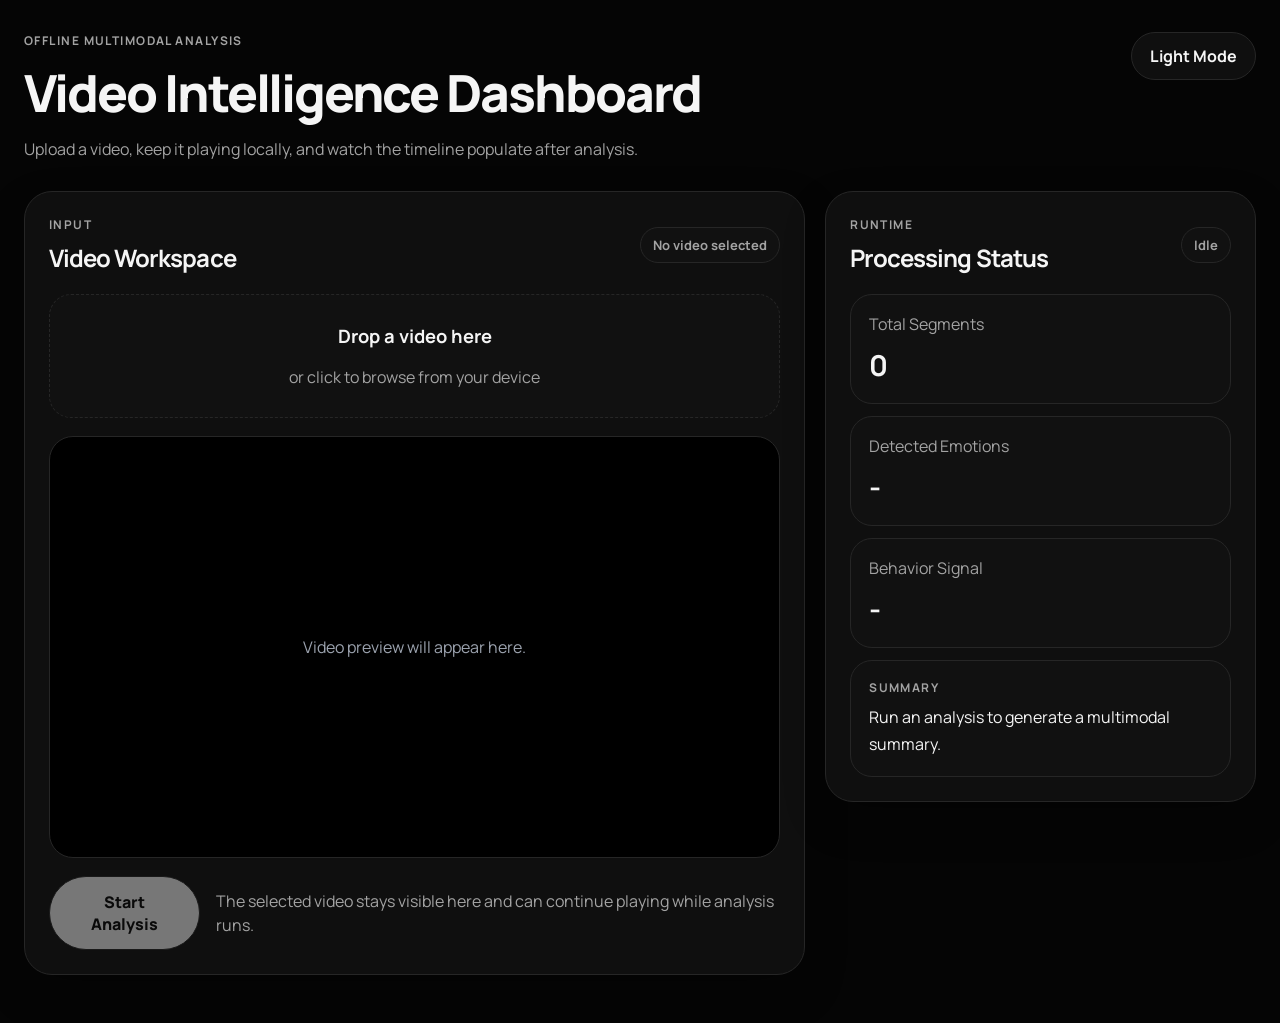
==== static/index.html @ 5119d1a3 "Initial commit: multimodal video analysis system" ====
﻿<!DOCTYPE html>
<html lang="en">
<head>
    <meta charset="UTF-8">
    <meta name="viewport" content="width=device-width, initial-scale=1.0">
    <title>Multimodal Video Intelligence</title>
    <link rel="preconnect" href="https://fonts.googleapis.com">
    <link rel="preconnect" href="https://fonts.gstatic.com" crossorigin>
    <link href="https://fonts.googleapis.com/css2?family=Manrope:wght@400;500;600;700;800&display=swap" rel="stylesheet">
    <link rel="stylesheet" href="/static/style.css">
</head>
<body data-theme="dark">
    <div class="page-shell">
        <header class="topbar">
            <div>
                <p class="eyebrow">Offline Multimodal Analysis</p>
                <h1>Video Intelligence Dashboard</h1>
                <p class="subtitle">Upload a video, keep it playing locally, and watch the timeline populate after analysis.</p>
            </div>
            <button id="theme-toggle" class="theme-toggle" type="button" aria-label="Toggle theme">Light Mode</button>
        </header>

        <main class="layout-grid">
            <section class="panel panel-primary">
                <div class="panel-header">
                    <div>
                        <p class="section-kicker">Input</p>
                        <h2>Video Workspace</h2>
                    </div>
                    <span id="file-chip" class="file-chip">No video selected</span>
                </div>

                <div id="drop-zone" class="drop-zone" tabindex="0">
                    <input type="file" id="file-input" accept=".mp4,.avi,.mov,.mkv" hidden>
                    <p class="drop-title">Drop a video here</p>
                    <p class="drop-copy">or click to browse from your device</p>
                </div>

                <div class="video-stage">
                    <video id="video-preview" class="video-preview hidden" controls playsinline></video>
                    <div id="video-placeholder" class="video-placeholder">
                        <p>Video preview will appear here.</p>
                    </div>
                </div>

                <div class="action-row">
                    <button id="process-btn" class="primary-btn" type="button" disabled>Start Analysis</button>
                    <p class="hint">The selected video stays visible here and can continue playing while analysis runs.</p>
                </div>
            </section>

            <section class="panel panel-side">
                <div class="panel-header">
                    <div>
                        <p class="section-kicker">Runtime</p>
                        <h2>Processing Status</h2>
                    </div>
                    <span id="status-badge" class="status-badge idle">Idle</span>
                </div>

                <div id="loading" class="processing-card hidden">
                    <div class="processing-spinner"></div>
                    <div>
                        <p class="processing-title">Analyzing video</p>
                        <p id="loading-message" class="processing-copy">Uploading and running multimodal pipeline...</p>
                    </div>
                </div>

                <div class="stats-grid">
                    <article class="stat-card">
                        <span>Total Segments</span>
                        <strong id="metric-segments">0</strong>
                    </article>
                    <article class="stat-card">
                        <span>Detected Emotions</span>
                        <strong id="metric-emotions">-</strong>
                    </article>
                    <article class="stat-card">
                        <span>Behavior Signal</span>
                        <strong id="metric-behaviors">-</strong>
                    </article>
                </div>

                <div class="summary-block">
                    <p class="section-kicker">Summary</p>
                    <p id="summary-text">Run an analysis to generate a multimodal summary.</p>
                </div>
            </section>
        </main>

        <section id="results-section" class="panel results-panel hidden">
            <div class="panel-header">
                <div>
                    <p class="section-kicker">Output</p>
                    <h2>Multimodal Timeline</h2>
                </div>
            </div>

            <div class="table-wrap">
                <table>
                    <thead>
                        <tr>
                            <th>Timestamp</th>
                            <th>Speech</th>
                            <th>Emotion</th>
                            <th>Behavior</th>
                            <th>Insight</th>
                        </tr>
                    </thead>
                    <tbody id="timeline-body"></tbody>
                </table>
            </div>
        </section>
    </div>

    <script src="/static/script.js"></script>
</body>
</html>
---- static/style.css ----
﻿:root {
    color-scheme: dark;
    --bg: #050505;
    --panel: #0f0f0f;
    --panel-2: #171717;
    --surface: #111111;
    --surface-soft: #1b1b1b;
    --border: #262626;
    --text: #f5f5f5;
    --text-muted: #a3a3a3;
    --accent: #ffffff;
    --accent-strong: #d4d4d4;
    --success: #86efac;
    --danger: #fca5a5;
    --shadow: 0 18px 40px rgba(0, 0, 0, 0.28);
}

body[data-theme="light"] {
    color-scheme: light;
    --bg: #f3f4f6;
    --panel: #ffffff;
    --panel-2: #fafafa;
    --surface: #f8fafc;
    --surface-soft: #e5e7eb;
    --border: #d4d4d8;
    --text: #111111;
    --text-muted: #525252;
    --accent: #111111;
    --accent-strong: #404040;
    --success: #166534;
    --danger: #b91c1c;
    --shadow: 0 18px 40px rgba(15, 23, 42, 0.08);
}

* {
    box-sizing: border-box;
}

html, body {
    margin: 0;
    min-height: 100%;
}

body {
    font-family: 'Manrope', sans-serif;
    background: var(--bg);
    color: var(--text);
    transition: background-color 0.25s ease, color 0.25s ease;
}

button, input, table {
    font: inherit;
}

.page-shell {
    max-width: 1380px;
    margin: 0 auto;
    padding: 32px 24px 48px;
}

.topbar {
    display: flex;
    justify-content: space-between;
    align-items: flex-start;
    gap: 20px;
    margin-bottom: 28px;
}

.eyebrow,
.section-kicker {
    margin: 0 0 8px;
    font-size: 12px;
    font-weight: 700;
    letter-spacing: 0.12em;
    text-transform: uppercase;
    color: var(--text-muted);
}

.topbar h1,
.panel-header h2 {
    margin: 0;
    letter-spacing: -0.04em;
}

.topbar h1 {
    font-size: clamp(2rem, 4vw, 3.8rem);
    font-weight: 800;
}

.subtitle {
    max-width: 720px;
    margin: 10px 0 0;
    color: var(--text-muted);
    line-height: 1.6;
}

.theme-toggle,
.primary-btn {
    border: 1px solid var(--border);
    border-radius: 999px;
    cursor: pointer;
    transition: transform 0.2s ease, background-color 0.2s ease, color 0.2s ease, border-color 0.2s ease;
}

.theme-toggle {
    background: var(--panel);
    color: var(--text);
    padding: 12px 18px;
    font-weight: 700;
}

.theme-toggle:hover,
.primary-btn:hover:not(:disabled) {
    transform: translateY(-1px);
}

.layout-grid {
    display: grid;
    grid-template-columns: minmax(0, 1.45fr) minmax(320px, 0.8fr);
    gap: 20px;
    align-items: start;
}

.panel {
    background: var(--panel);
    border: 1px solid var(--border);
    border-radius: 28px;
    box-shadow: var(--shadow);
    padding: 24px;
}

.panel-header {
    display: flex;
    align-items: center;
    justify-content: space-between;
    gap: 16px;
    margin-bottom: 20px;
}

.file-chip,
.status-badge {
    border-radius: 999px;
    border: 1px solid var(--border);
    padding: 8px 12px;
    font-size: 13px;
    font-weight: 700;
    background: var(--surface);
    color: var(--text-muted);
}

.status-badge.running {
    color: var(--accent);
    border-color: var(--accent-strong);
}

.status-badge.done {
    color: var(--success);
}

.status-badge.error {
    color: var(--danger);
}

.drop-zone {
    border: 1px dashed var(--border);
    border-radius: 22px;
    min-height: 124px;
    background: var(--surface);
    display: grid;
    place-items: center;
    text-align: center;
    padding: 24px;
    cursor: pointer;
    transition: border-color 0.2s ease, background-color 0.2s ease;
}

.drop-zone.active,
.drop-zone:hover {
    border-color: var(--accent-strong);
    background: var(--surface-soft);
}

.drop-title {
    margin: 0;
    font-size: 1.15rem;
    font-weight: 700;
}

.drop-copy {
    margin: 8px 0 0;
    color: var(--text-muted);
}

.video-stage {
    margin-top: 18px;
    border-radius: 24px;
    overflow: hidden;
    border: 1px solid var(--border);
    background: #000;
    min-height: 420px;
    display: grid;
    place-items: center;
}

.video-preview {
    width: 100%;
    display: block;
    background: #000;
}

.video-placeholder {
    min-height: 420px;
    display: grid;
    place-items: center;
    color: #9ca3af;
    padding: 24px;
}

.action-row {
    display: flex;
    align-items: center;
    gap: 16px;
    margin-top: 18px;
}

.primary-btn {
    background: var(--text);
    color: var(--bg);
    font-weight: 800;
    padding: 14px 22px;
}

.primary-btn:disabled {
    opacity: 0.45;
    cursor: not-allowed;
    transform: none;
}

.hint {
    margin: 0;
    color: var(--text-muted);
    line-height: 1.5;
}

.processing-card {
    display: flex;
    gap: 14px;
    align-items: center;
    padding: 18px;
    border-radius: 22px;
    background: var(--surface);
    border: 1px solid var(--border);
    margin-bottom: 18px;
}

.processing-spinner {
    width: 18px;
    height: 18px;
    border-radius: 50%;
    border: 2px solid var(--border);
    border-top-color: var(--text);
    animation: spin 0.9s linear infinite;
}

.processing-title {
    margin: 0 0 6px;
    font-weight: 700;
}

.processing-copy {
    margin: 0;
    color: var(--text-muted);
}

.stats-grid {
    display: grid;
    grid-template-columns: 1fr;
    gap: 12px;
}

.stat-card,
.summary-block {
    background: var(--surface);
    border: 1px solid var(--border);
    border-radius: 22px;
    padding: 18px;
}

.stat-card span {
    display: block;
    color: var(--text-muted);
    margin-bottom: 10px;
}

.stat-card strong {
    font-size: 1.8rem;
    letter-spacing: -0.04em;
}

.summary-block {
    margin-top: 12px;
}

.summary-block p:last-child {
    margin: 0;
    color: var(--text);
    line-height: 1.7;
}

.results-panel {
    margin-top: 20px;
}

.table-wrap {
    overflow-x: auto;
    border: 1px solid var(--border);
    border-radius: 20px;
}

table {
    width: 100%;
    border-collapse: collapse;
    background: var(--surface);
}

th,
td {
    padding: 16px;
    text-align: left;
    border-bottom: 1px solid var(--border);
    vertical-align: top;
}

th {
    font-size: 12px;
    text-transform: uppercase;
    letter-spacing: 0.08em;
    color: var(--text-muted);
    background: var(--panel-2);
}

tr:last-child td {
    border-bottom: none;
}

tbody tr:hover {
    background: var(--surface-soft);
}

.hidden {
    display: none !important;
}

@keyframes spin {
    to {
        transform: rotate(360deg);
    }
}

@media (max-width: 980px) {
    .layout-grid {
        grid-template-columns: 1fr;
    }

    .topbar,
    .action-row,
    .panel-header {
        flex-direction: column;
        align-items: flex-start;
    }

    .video-stage,
    .video-placeholder {
        min-height: 280px;
    }
}
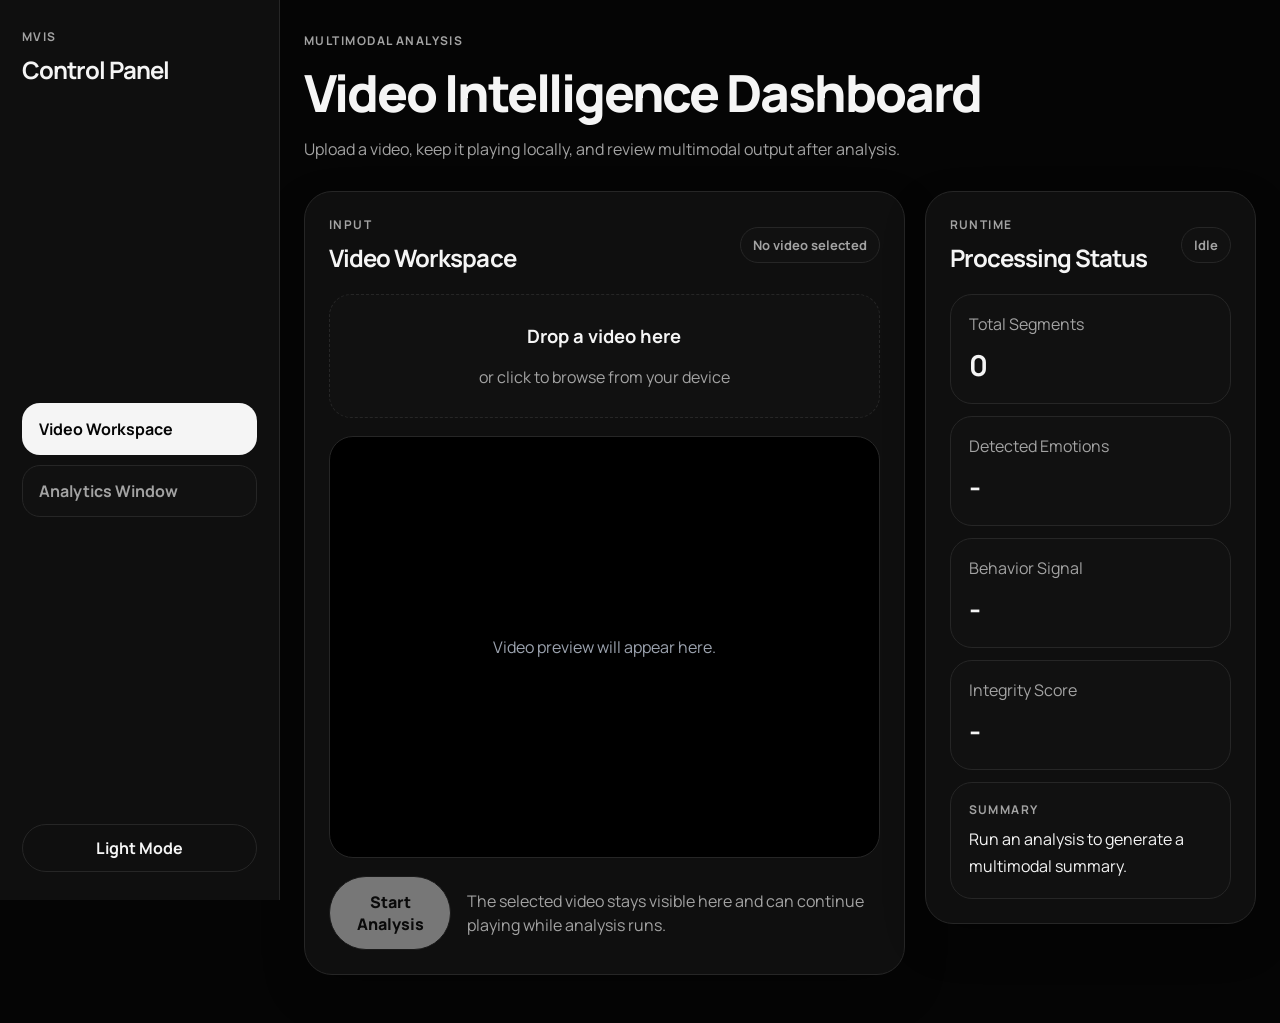
==== commit 4a85c47a: "Add isolated analytics dashboard and UI updates" ====
--- a/static/index.html
+++ b/static/index.html
@@ -10,107 +10,137 @@
     <link rel="stylesheet" href="/static/style.css">
 </head>
 <body data-theme="dark">
-    <div class="page-shell">
-        <header class="topbar">
+    <div class="app-layout">
+        <aside class="sidebar">
             <div>
-                <p class="eyebrow">Offline Multimodal Analysis</p>
-                <h1>Video Intelligence Dashboard</h1>
-                <p class="subtitle">Upload a video, keep it playing locally, and watch the timeline populate after analysis.</p>
+                <p class="eyebrow">MVIS</p>
+                <h2 class="sidebar-title">Control Panel</h2>
+                <p class="sidebar-copy"></p>
             </div>
-            <button id="theme-toggle" class="theme-toggle" type="button" aria-label="Toggle theme">Light Mode</button>
-        </header>
+            <nav class="sidebar-nav">
+                <a class="nav-link active" href="/">Video Workspace</a>
+                <a class="nav-link" href="/analytics" target="_blank" rel="noreferrer">Analytics Window</a>
+            </nav>
+            <button id="theme-toggle" class="theme-toggle sidebar-theme" type="button" aria-label="Toggle theme">Light Mode</button>
+        </aside>
 
-        <main class="layout-grid">
-            <section class="panel panel-primary">
-                <div class="panel-header">
+        <div class="page-shell">
+            <header class="topbar">
+                <div>
+                    <p class="eyebrow">Multimodal Analysis</p>
+                    <h1>Video Intelligence Dashboard</h1>
+                    <p class="subtitle">Upload a video, keep it playing locally, and review multimodal output after analysis.</p>
+                </div>
+            </header>
+
+            <main class="layout-grid">
+                <section class="panel panel-primary">
+                    <div class="panel-header">
+                        <div>
+                            <p class="section-kicker">Input</p>
+                            <h2>Video Workspace</h2>
+                        </div>
+                        <span id="file-chip" class="file-chip">No video selected</span>
+                    </div>
+
+                    <div id="drop-zone" class="drop-zone" tabindex="0">
+                        <input type="file" id="file-input" accept=".mp4,.avi,.mov,.mkv" hidden>
+                        <p class="drop-title">Drop a video here</p>
+                        <p class="drop-copy">or click to browse from your device</p>
+                    </div>
+
+                    <div class="video-stage">
+                        <video id="video-preview" class="video-preview hidden" controls playsinline></video>
+                        <div id="video-placeholder" class="video-placeholder">
+                            <p>Video preview will appear here.</p>
+                        </div>
+                    </div>
+
+                    <div class="action-row">
+                        <button id="process-btn" class="primary-btn" type="button" disabled>Start Analysis</button>
+                        <p class="hint">The selected video stays visible here and can continue playing while analysis runs.</p>
+                    </div>
+                </section>
+
+                <section class="panel panel-side">
+                    <div class="panel-header">
+                        <div>
+                            <p class="section-kicker">Runtime</p>
+                            <h2>Processing Status</h2>
+                        </div>
+                        <span id="status-badge" class="status-badge idle">Idle</span>
+                    </div>
+
+                    <div id="loading" class="processing-card hidden">
+                        <div class="processing-spinner"></div>
+                        <div>
+                            <p class="processing-title">Analyzing video</p>
+                            <p id="loading-message" class="processing-copy">Uploading and running multimodal pipeline...</p>
+                        </div>
+                    </div>
+
+                    <div class="stats-grid">
+                        <article class="stat-card">
+                            <span>Total Segments</span>
+                            <strong id="metric-segments">0</strong>
+                        </article>
+                        <article class="stat-card">
+                            <span>Detected Emotions</span>
+                            <strong id="metric-emotions">-</strong>
+                        </article>
+                        <article class="stat-card">
+                            <span>Behavior Signal</span>
+                            <strong id="metric-behaviors">-</strong>
+                        </article>
+                        <article class="stat-card">
+                            <span>Integrity Score</span>
+                            <strong id="metric-integrity">-</strong>
+                        </article>
+                    </div>
+
+                    <div class="summary-block">
+                        <p class="section-kicker">Summary</p>
+                        <p id="summary-text">Run an analysis to generate a multimodal summary.</p>
+                    </div>
+                </section>
+            </main>
+
+            <section id="results-section" class="panel results-panel hidden">
+                <div class="panel-header results-header">
                     <div>
-                        <p class="section-kicker">Input</p>
-                        <h2>Video Workspace</h2>
-                    </div>
-                    <span id="file-chip" class="file-chip">No video selected</span>
-                </div>
-
-                <div id="drop-zone" class="drop-zone" tabindex="0">
-                    <input type="file" id="file-input" accept=".mp4,.avi,.mov,.mkv" hidden>
-                    <p class="drop-title">Drop a video here</p>
-                    <p class="drop-copy">or click to browse from your device</p>
-                </div>
-
-                <div class="video-stage">
-                    <video id="video-preview" class="video-preview hidden" controls playsinline></video>
-                    <div id="video-placeholder" class="video-placeholder">
-                        <p>Video preview will appear here.</p>
+                        <p class="section-kicker">Output</p>
+                        <h2>Multimodal Timeline</h2>
                     </div>
                 </div>
 
-                <div class="action-row">
-                    <button id="process-btn" class="primary-btn" type="button" disabled>Start Analysis</button>
-                    <p class="hint">The selected video stays visible here and can continue playing while analysis runs.</p>
+                <section class="chart-panel">
+                    <div class="chart-header">
+                        <div>
+                            <p class="section-kicker">Emotion Trace</p>
+                            <h3>Emotion Confidence Over Time</h3>
+                        </div>
+                        <div id="chart-legend" class="chart-legend"></div>
+                    </div>
+                    <div id="emotion-chart-empty" class="chart-empty">Emotion graph will appear here after analysis.</div>
+                    <div id="emotion-chart" class="emotion-chart hidden"></div>
+                </section>
+
+                <div class="table-wrap">
+                    <table>
+                        <thead>
+                            <tr>
+                                <th>Timestamp</th>
+                                <th>Speech</th>
+                                <th>Emotion</th>
+                                <th>Behavior</th>
+                                <th>Insight</th>
+                            </tr>
+                        </thead>
+                        <tbody id="timeline-body"></tbody>
+                    </table>
                 </div>
             </section>
-
-            <section class="panel panel-side">
-                <div class="panel-header">
-                    <div>
-                        <p class="section-kicker">Runtime</p>
-                        <h2>Processing Status</h2>
-                    </div>
-                    <span id="status-badge" class="status-badge idle">Idle</span>
-                </div>
-
-                <div id="loading" class="processing-card hidden">
-                    <div class="processing-spinner"></div>
-                    <div>
-                        <p class="processing-title">Analyzing video</p>
-                        <p id="loading-message" class="processing-copy">Uploading and running multimodal pipeline...</p>
-                    </div>
-                </div>
-
-                <div class="stats-grid">
-                    <article class="stat-card">
-                        <span>Total Segments</span>
-                        <strong id="metric-segments">0</strong>
-                    </article>
-                    <article class="stat-card">
-                        <span>Detected Emotions</span>
-                        <strong id="metric-emotions">-</strong>
-                    </article>
-                    <article class="stat-card">
-                        <span>Behavior Signal</span>
-                        <strong id="metric-behaviors">-</strong>
-                    </article>
-                </div>
-
-                <div class="summary-block">
-                    <p class="section-kicker">Summary</p>
-                    <p id="summary-text">Run an analysis to generate a multimodal summary.</p>
-                </div>
-            </section>
-        </main>
-
-        <section id="results-section" class="panel results-panel hidden">
-            <div class="panel-header">
-                <div>
-                    <p class="section-kicker">Output</p>
-                    <h2>Multimodal Timeline</h2>
-                </div>
-            </div>
-
-            <div class="table-wrap">
-                <table>
-                    <thead>
-                        <tr>
-                            <th>Timestamp</th>
-                            <th>Speech</th>
-                            <th>Emotion</th>
-                            <th>Behavior</th>
-                            <th>Insight</th>
-                        </tr>
-                    </thead>
-                    <tbody id="timeline-body"></tbody>
-                </table>
-            </div>
-        </section>
+        </div>
     </div>
 
     <script src="/static/script.js"></script>
--- a/static/style.css
+++ b/static/style.css
@@ -13,6 +13,7 @@
     --success: #86efac;
     --danger: #fca5a5;
     --shadow: 0 18px 40px rgba(0, 0, 0, 0.28);
+    --chart-grid: rgba(255, 255, 255, 0.08);
 }
 
 body[data-theme="light"] {
@@ -30,347 +31,149 @@
     --success: #166534;
     --danger: #b91c1c;
     --shadow: 0 18px 40px rgba(15, 23, 42, 0.08);
+    --chart-grid: rgba(17, 17, 17, 0.08);
 }
 
-* {
-    box-sizing: border-box;
+* { box-sizing: border-box; }
+html, body { margin: 0; min-height: 100%; }
+body { font-family: 'Manrope', sans-serif; background: var(--bg); color: var(--text); transition: background-color 0.25s ease, color 0.25s ease; }
+button, input, table, a { font: inherit; }
+a { color: inherit; text-decoration: none; }
+
+.app-layout {
+    display: grid;
+    grid-template-columns: 280px minmax(0, 1fr);
+    min-height: 100vh;
 }
 
-html, body {
-    margin: 0;
-    min-height: 100%;
+.sidebar {
+    position: sticky;
+    top: 0;
+    height: 100vh;
+    padding: 28px 22px;
+    background: var(--panel);
+    border-right: 1px solid var(--border);
+    display: flex;
+    flex-direction: column;
+    justify-content: space-between;
+    gap: 24px;
 }
 
-body {
-    font-family: 'Manrope', sans-serif;
-    background: var(--bg);
-    color: var(--text);
-    transition: background-color 0.25s ease, color 0.25s ease;
-}
-
-button, input, table {
-    font: inherit;
-}
-
-.page-shell {
-    max-width: 1380px;
-    margin: 0 auto;
-    padding: 32px 24px 48px;
-}
-
-.topbar {
-    display: flex;
-    justify-content: space-between;
-    align-items: flex-start;
-    gap: 20px;
-    margin-bottom: 28px;
-}
-
-.eyebrow,
-.section-kicker {
-    margin: 0 0 8px;
-    font-size: 12px;
-    font-weight: 700;
-    letter-spacing: 0.12em;
-    text-transform: uppercase;
+.sidebar-title { margin: 0; font-size: 1.5rem; letter-spacing: -0.04em; }
+.sidebar-copy { margin: 10px 0 0; color: var(--text-muted); line-height: 1.6; }
+.sidebar-nav { display: grid; gap: 10px; }
+.nav-link {
+    display: block;
+    padding: 14px 16px;
+    border-radius: 18px;
+    border: 1px solid var(--border);
+    background: var(--surface);
     color: var(--text-muted);
-}
-
-.topbar h1,
-.panel-header h2 {
-    margin: 0;
-    letter-spacing: -0.04em;
-}
-
-.topbar h1 {
-    font-size: clamp(2rem, 4vw, 3.8rem);
-    font-weight: 800;
-}
-
-.subtitle {
-    max-width: 720px;
-    margin: 10px 0 0;
-    color: var(--text-muted);
-    line-height: 1.6;
-}
-
-.theme-toggle,
-.primary-btn {
-    border: 1px solid var(--border);
-    border-radius: 999px;
-    cursor: pointer;
-    transition: transform 0.2s ease, background-color 0.2s ease, color 0.2s ease, border-color 0.2s ease;
-}
-
-.theme-toggle {
-    background: var(--panel);
-    color: var(--text);
-    padding: 12px 18px;
     font-weight: 700;
 }
+.nav-link.active { background: var(--text); color: var(--bg); border-color: transparent; }
+.sidebar-theme { width: 100%; justify-content: center; }
 
-.theme-toggle:hover,
-.primary-btn:hover:not(:disabled) {
-    transform: translateY(-1px);
+.page-shell { max-width: 1380px; margin: 0 auto; padding: 32px 24px 48px; width: 100%; }
+.topbar { display: flex; justify-content: space-between; align-items: flex-start; gap: 20px; margin-bottom: 28px; }
+.eyebrow, .section-kicker { margin: 0 0 8px; font-size: 12px; font-weight: 700; letter-spacing: 0.12em; text-transform: uppercase; color: var(--text-muted); }
+.topbar h1, .panel-header h2, .chart-header h3 { margin: 0; letter-spacing: -0.04em; }
+.topbar h1 { font-size: clamp(2rem, 4vw, 3.8rem); font-weight: 800; }
+.subtitle { max-width: 720px; margin: 10px 0 0; color: var(--text-muted); line-height: 1.6; }
+.theme-toggle, .primary-btn { border: 1px solid var(--border); border-radius: 999px; cursor: pointer; transition: transform 0.2s ease, background-color 0.2s ease, color 0.2s ease, border-color 0.2s ease; }
+.theme-toggle { background: var(--panel); color: var(--text); padding: 12px 18px; font-weight: 700; display: inline-flex; align-items: center; justify-content: center; }
+.theme-toggle:hover, .primary-btn:hover:not(:disabled) { transform: translateY(-1px); }
+.layout-grid { display: grid; grid-template-columns: minmax(0, 1.45fr) minmax(320px, 0.8fr); gap: 20px; align-items: start; }
+.panel { background: var(--panel); border: 1px solid var(--border); border-radius: 28px; box-shadow: var(--shadow); padding: 24px; }
+.panel-header, .chart-header { display: flex; align-items: center; justify-content: space-between; gap: 16px; margin-bottom: 20px; }
+.file-chip, .status-badge { border-radius: 999px; border: 1px solid var(--border); padding: 8px 12px; font-size: 13px; font-weight: 700; background: var(--surface); color: var(--text-muted); }
+.status-badge.running { color: var(--accent); border-color: var(--accent-strong); }
+.status-badge.done { color: var(--success); }
+.status-badge.error { color: var(--danger); }
+.drop-zone { border: 1px dashed var(--border); border-radius: 22px; min-height: 124px; background: var(--surface); display: grid; place-items: center; text-align: center; padding: 24px; cursor: pointer; transition: border-color 0.2s ease, background-color 0.2s ease; }
+.drop-zone.active, .drop-zone:hover { border-color: var(--accent-strong); background: var(--surface-soft); }
+.drop-title { margin: 0; font-size: 1.15rem; font-weight: 700; }
+.drop-copy { margin: 8px 0 0; color: var(--text-muted); }
+.video-stage { margin-top: 18px; border-radius: 24px; overflow: hidden; border: 1px solid var(--border); background: #000; min-height: 420px; display: grid; place-items: center; }
+.video-preview { width: 100%; display: block; background: #000; }
+.video-placeholder { min-height: 420px; display: grid; place-items: center; color: #9ca3af; padding: 24px; }
+.action-row { display: flex; align-items: center; gap: 16px; margin-top: 18px; }
+.primary-btn { background: var(--text); color: var(--bg); font-weight: 800; padding: 14px 22px; }
+.primary-btn:disabled { opacity: 0.45; cursor: not-allowed; transform: none; }
+.hint { margin: 0; color: var(--text-muted); line-height: 1.5; }
+.processing-card { display: flex; gap: 14px; align-items: center; padding: 18px; border-radius: 22px; background: var(--surface); border: 1px solid var(--border); margin-bottom: 18px; }
+.processing-spinner { width: 18px; height: 18px; border-radius: 50%; border: 2px solid var(--border); border-top-color: var(--text); animation: spin 0.9s linear infinite; }
+.processing-title { margin: 0 0 6px; font-weight: 700; }
+.processing-copy { margin: 0; color: var(--text-muted); }
+.stats-grid { display: grid; grid-template-columns: 1fr; gap: 12px; }
+.stat-card, .summary-block, .chart-panel, .analytics-card { background: var(--surface); border: 1px solid var(--border); border-radius: 22px; padding: 18px; }
+.stat-card span { display: block; color: var(--text-muted); margin-bottom: 10px; }
+.stat-card strong { font-size: 1.8rem; letter-spacing: -0.04em; }
+.summary-block { margin-top: 12px; }
+.summary-block p:last-child { margin: 0; color: var(--text); line-height: 1.7; }
+.results-panel { margin-top: 20px; }
+.results-header { align-items: flex-end; }
+.chart-panel { margin-bottom: 18px; }
+.chart-legend { display: flex; flex-wrap: wrap; gap: 10px; }
+.legend-item { display: inline-flex; align-items: center; gap: 8px; color: var(--text-muted); font-size: 13px; font-weight: 600; }
+.legend-swatch { width: 10px; height: 10px; border-radius: 999px; flex: 0 0 auto; }
+.chart-empty { min-height: 280px; display: grid; place-items: center; color: var(--text-muted); background: linear-gradient(180deg, transparent, rgba(127, 127, 127, 0.03)); border-radius: 18px; }
+.emotion-chart { position: relative; min-height: 320px; }
+.chart-svg, .integrity-svg, .donut-svg { width: 100%; height: auto; display: block; overflow: visible; }
+.axis-label, .tick-label { fill: var(--text-muted); font-family: 'Manrope', sans-serif; }
+.axis-label { font-size: 12px; font-weight: 700; letter-spacing: 0.08em; text-transform: uppercase; }
+.tick-label { font-size: 11px; font-weight: 600; }
+.grid-line, .axis-line { stroke: var(--chart-grid); stroke-width: 1; }
+.axis-line { stroke: var(--border); }
+.series-line { fill: none; stroke-width: 3; stroke-linecap: round; stroke-linejoin: round; }
+.series-point { stroke: var(--panel); stroke-width: 2; }
+.point-hitbox { fill: transparent; cursor: pointer; }
+.chart-tooltip { position: absolute; pointer-events: none; background: var(--panel-2); color: var(--text); border: 1px solid var(--border); border-radius: 14px; padding: 10px 12px; font-size: 12px; line-height: 1.5; box-shadow: var(--shadow); min-width: 140px; z-index: 5; }
+.analytics-grid { display: grid; grid-template-columns: 1fr 1fr; gap: 18px; }
+.analytics-summary-grid { display: grid; grid-template-columns: repeat(3, minmax(0, 1fr)); gap: 18px; margin-bottom: 18px; }
+.summary-metric { background: var(--panel); border: 1px solid var(--border); border-radius: 22px; box-shadow: var(--shadow); padding: 20px; }
+.summary-metric span { display: block; color: var(--text-muted); font-size: 13px; font-weight: 700; text-transform: uppercase; letter-spacing: 0.08em; }
+.summary-metric strong { display: block; margin-top: 10px; font-size: 2rem; letter-spacing: -0.05em; }
+.summary-metric p { margin: 10px 0 0; color: var(--text-muted); line-height: 1.6; }
+.analytics-wide { grid-column: 1 / -1; }
+.analytics-hero { display: flex; flex-direction: column; justify-content: space-between; }
+.analytics-copy { margin: 14px 0 0; color: var(--text-muted); line-height: 1.6; }
+.integrity-ring, .donut-wrap { position: relative; width: min(100%, 260px); margin: 8px auto 0; }
+.integrity-center, .donut-center { position: absolute; inset: 0; display: flex; flex-direction: column; align-items: center; justify-content: center; text-align: center; }
+.integrity-center strong, .donut-center strong { font-size: 2.2rem; letter-spacing: -0.05em; }
+.integrity-center span, .donut-center span { color: var(--text-muted); font-size: 0.9rem; }
+.ring-track { fill: none; stroke: var(--panel-2); stroke-width: 14; }
+.ring-progress { fill: none; stroke-width: 14; stroke-linecap: round; transform: rotate(-90deg); transform-origin: 90px 90px; }
+.model-bars { display: grid; gap: 16px; margin-top: 8px; }
+.model-row { display: grid; grid-template-columns: 160px 1fr 56px; gap: 12px; align-items: center; }
+.model-label { color: var(--text); font-weight: 700; }
+.model-track { height: 12px; border-radius: 999px; background: var(--panel-2); overflow: hidden; }
+.model-fill { height: 100%; border-radius: 999px; }
+.model-value { text-align: right; color: var(--text-muted); font-weight: 700; }
+.donut-layout { display: grid; grid-template-columns: minmax(240px, 320px) 1fr; gap: 20px; align-items: center; }
+.donut-segment { fill: none; stroke-width: 22; transform: rotate(-90deg); transform-origin: 120px 120px; }
+.emotion-breakdown { display: grid; gap: 12px; }
+.breakdown-row { display: grid; grid-template-columns: 18px 1fr auto auto; gap: 12px; align-items: center; padding: 12px 14px; border-radius: 16px; background: var(--panel-2); }
+.breakdown-swatch { width: 12px; height: 12px; border-radius: 999px; }
+.breakdown-label { font-weight: 700; }
+.breakdown-meta { color: var(--text-muted); }
+.compact { margin-bottom: 16px; }
+.table-wrap { overflow-x: auto; border: 1px solid var(--border); border-radius: 20px; }
+table { width: 100%; border-collapse: collapse; background: var(--surface); }
+th, td { padding: 16px; text-align: left; border-bottom: 1px solid var(--border); vertical-align: top; }
+th { font-size: 12px; text-transform: uppercase; letter-spacing: 0.08em; color: var(--text-muted); background: var(--panel-2); }
+tr:last-child td { border-bottom: none; }
+tbody tr:hover { background: var(--surface-soft); }
+.hidden { display: none !important; }
+@keyframes spin { to { transform: rotate(360deg); } }
+@media (max-width: 1080px) {
+    .app-layout { grid-template-columns: 1fr; }
+    .sidebar { position: static; height: auto; border-right: none; border-bottom: 1px solid var(--border); }
 }
-
-.layout-grid {
-    display: grid;
-    grid-template-columns: minmax(0, 1.45fr) minmax(320px, 0.8fr);
-    gap: 20px;
-    align-items: start;
+@media (max-width: 980px) {
+    .layout-grid, .analytics-grid, .analytics-summary-grid, .donut-layout { grid-template-columns: 1fr; }
+    .topbar, .action-row, .panel-header, .chart-header, .results-header { flex-direction: column; align-items: flex-start; }
+    .video-stage, .video-placeholder { min-height: 280px; }
+    .model-row { grid-template-columns: 1fr; }
+    .analytics-wide { grid-column: auto; }
 }
-
-.panel {
-    background: var(--panel);
-    border: 1px solid var(--border);
-    border-radius: 28px;
-    box-shadow: var(--shadow);
-    padding: 24px;
-}
-
-.panel-header {
-    display: flex;
-    align-items: center;
-    justify-content: space-between;
-    gap: 16px;
-    margin-bottom: 20px;
-}
-
-.file-chip,
-.status-badge {
-    border-radius: 999px;
-    border: 1px solid var(--border);
-    padding: 8px 12px;
-    font-size: 13px;
-    font-weight: 700;
-    background: var(--surface);
-    color: var(--text-muted);
-}
-
-.status-badge.running {
-    color: var(--accent);
-    border-color: var(--accent-strong);
-}
-
-.status-badge.done {
-    color: var(--success);
-}
-
-.status-badge.error {
-    color: var(--danger);
-}
-
-.drop-zone {
-    border: 1px dashed var(--border);
-    border-radius: 22px;
-    min-height: 124px;
-    background: var(--surface);
-    display: grid;
-    place-items: center;
-    text-align: center;
-    padding: 24px;
-    cursor: pointer;
-    transition: border-color 0.2s ease, background-color 0.2s ease;
-}
-
-.drop-zone.active,
-.drop-zone:hover {
-    border-color: var(--accent-strong);
-    background: var(--surface-soft);
-}
-
-.drop-title {
-    margin: 0;
-    font-size: 1.15rem;
-    font-weight: 700;
-}
-
-.drop-copy {
-    margin: 8px 0 0;
-    color: var(--text-muted);
-}
-
-.video-stage {
-    margin-top: 18px;
-    border-radius: 24px;
-    overflow: hidden;
-    border: 1px solid var(--border);
-    background: #000;
-    min-height: 420px;
-    display: grid;
-    place-items: center;
-}
-
-.video-preview {
-    width: 100%;
-    display: block;
-    background: #000;
-}
-
-.video-placeholder {
-    min-height: 420px;
-    display: grid;
-    place-items: center;
-    color: #9ca3af;
-    padding: 24px;
-}
-
-.action-row {
-    display: flex;
-    align-items: center;
-    gap: 16px;
-    margin-top: 18px;
-}
-
-.primary-btn {
-    background: var(--text);
-    color: var(--bg);
-    font-weight: 800;
-    padding: 14px 22px;
-}
-
-.primary-btn:disabled {
-    opacity: 0.45;
-    cursor: not-allowed;
-    transform: none;
-}
-
-.hint {
-    margin: 0;
-    color: var(--text-muted);
-    line-height: 1.5;
-}
-
-.processing-card {
-    display: flex;
-    gap: 14px;
-    align-items: center;
-    padding: 18px;
-    border-radius: 22px;
-    background: var(--surface);
-    border: 1px solid var(--border);
-    margin-bottom: 18px;
-}
-
-.processing-spinner {
-    width: 18px;
-    height: 18px;
-    border-radius: 50%;
-    border: 2px solid var(--border);
-    border-top-color: var(--text);
-    animation: spin 0.9s linear infinite;
-}
-
-.processing-title {
-    margin: 0 0 6px;
-    font-weight: 700;
-}
-
-.processing-copy {
-    margin: 0;
-    color: var(--text-muted);
-}
-
-.stats-grid {
-    display: grid;
-    grid-template-columns: 1fr;
-    gap: 12px;
-}
-
-.stat-card,
-.summary-block {
-    background: var(--surface);
-    border: 1px solid var(--border);
-    border-radius: 22px;
-    padding: 18px;
-}
-
-.stat-card span {
-    display: block;
-    color: var(--text-muted);
-    margin-bottom: 10px;
-}
-
-.stat-card strong {
-    font-size: 1.8rem;
-    letter-spacing: -0.04em;
-}
-
-.summary-block {
-    margin-top: 12px;
-}
-
-.summary-block p:last-child {
-    margin: 0;
-    color: var(--text);
-    line-height: 1.7;
-}
-
-.results-panel {
-    margin-top: 20px;
-}
-
-.table-wrap {
-    overflow-x: auto;
-    border: 1px solid var(--border);
-    border-radius: 20px;
-}
-
-table {
-    width: 100%;
-    border-collapse: collapse;
-    background: var(--surface);
-}
-
-th,
-td {
-    padding: 16px;
-    text-align: left;
-    border-bottom: 1px solid var(--border);
-    vertical-align: top;
-}
-
-th {
-    font-size: 12px;
-    text-transform: uppercase;
-    letter-spacing: 0.08em;
-    color: var(--text-muted);
-    background: var(--panel-2);
-}
-
-tr:last-child td {
-    border-bottom: none;
-}
-
-tbody tr:hover {
-    background: var(--surface-soft);
-}
-
-.hidden {
-    display: none !important;
-}
-
-@keyframes spin {
-    to {
-        transform: rotate(360deg);
-    }
-}
-
-@media (max-width: 980px) {
-    .layout-grid {
-        grid-template-columns: 1fr;
-    }
-
-    .topbar,
-    .action-row,
-    .panel-header {
-        flex-direction: column;
-        align-items: flex-start;
-    }
-
-    .video-stage,
-    .video-placeholder {
-        min-height: 280px;
-    }
-}
